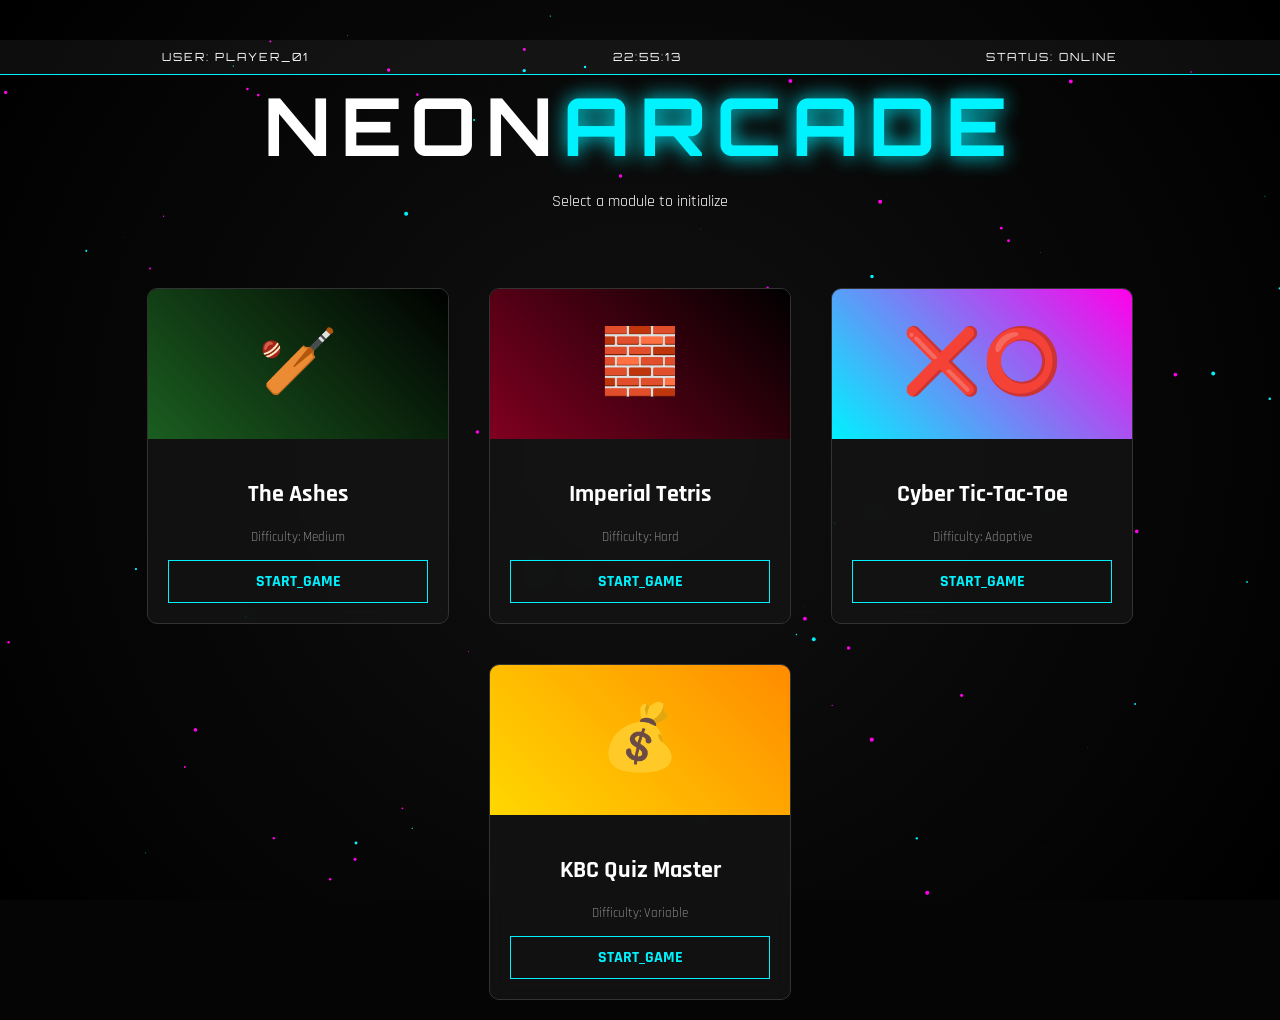
==== index.html @ d3b21977 "new game" ====
<!DOCTYPE html>
<html lang="en">
<head>
    <meta charset="UTF-8">
    <meta name="viewport" content="width=device-width, initial-scale=1.0">
    <title>Arcade Hub 2026</title>
    <link rel="stylesheet" href="style.css">
    <link href="https://fonts.googleapis.com/css2?family=Orbitron:wght@400;700&family=Rajdhani:wght@300;500&display=swap" rel="stylesheet">
</head>
<body>
    <canvas id="particleCanvas"></canvas>

    <div id="loader">
        <div class="spinner"></div>
        <p id="loading-text">SYNCING SYSTEMS...</p>
    </div>
    
    <header>
        <div class="status-bar">
            <span>USER: PLAYER_01</span>
            <span id="digital-clock">00:00:00</span>
            <span>STATUS: ONLINE</span>
        </div>
        <h1 class="glitch-title">NEON<span>ARCADE</span></h1>
        <p class="subtitle">Select a module to initialize</p>
    </header>

    <main class="game-grid">
        <div class="game-card" data-tilt>
            <div class="card-banner cricket-bg">🏏</div>
            <div class="card-content">
                <h2>The Ashes</h2>
                <div class="stats">Difficulty: Medium</div>
                <a href="\hand cricket\index.html" class="play-btn">START_GAME</a>
            </div>
        </div>

        <div class="game-card" data-tilt>
            <div class="card-banner tetris-bg">🧱</div>
            <div class="card-content">
                <h2>Imperial Tetris</h2>
                <div class="stats">Difficulty: Hard</div>
                <a href="tetris\index.html" class="play-btn">START_GAME</a>
            </div>
        </div>

        <div class="game-card">
            <div class="card-banner" style="background: linear-gradient(45deg, #00f2ff, #ff00ea);">❌⭕</div>
            <div class="card-content">
                <h2>Cyber Tic-Tac-Toe</h2>
                <div class="stats">Difficulty: Adaptive</div>
                <a href="tic-tac-toe/index.html" class="play-btn">START_GAME</a>
            </div>
        </div>

        <div class="game-card" data-tilt>
            <div class="card-banner" style="background: linear-gradient(45deg, #ffd700, #ff8c00);">💰</div>
            <div class="card-content">
                <h2>KBC Quiz Master</h2>
                <div class="stats">Difficulty: Variable</div>
                <a href="kbc/index.html" class="play-btn">START_GAME</a>
            </div>
        </div>
    </main>

    <script src="script.js"></script>
</body>
</html>
---- style.css ----
:root {
    --neon-cyan: #00f2ff;
    --neon-pink: #ff00ea;
    --dark: #050505;
}

body {
    margin: 0;
    background-color: var(--dark);
    color: white;
    font-family: 'Rajdhani', sans-serif;
    overflow-x: hidden;
    min-height: 100vh;
}

#particleCanvas {
    position: fixed;
    top: 0;
    left: 0;
    z-index: -1;
    background: radial-gradient(circle at center, #111 0%, #000 100%);
}

/* Header Status Bar */
.status-bar {
    display: flex;
    justify-content: space-around;
    padding: 10px;
    background: rgba(255, 255, 255, 0.05);
    border-bottom: 1px solid var(--neon-cyan);
    font-family: 'Orbitron', sans-serif;
    font-size: 0.7rem;
    letter-spacing: 2px;
}

header {
    text-align: center;
    padding: 40px 0;
}

.glitch-title {
    font-family: 'Orbitron', sans-serif;
    font-size: 5rem;
    margin: 0;
    letter-spacing: 10px;
    text-transform: uppercase;
}

.glitch-title span {
    color: var(--neon-cyan);
    text-shadow: 0 0 20px var(--neon-cyan);
}

/* Game Grid & Cards */
.game-grid {
    display: flex;
    flex-wrap: wrap;
    justify-content: center;
    gap: 40px;
    padding: 20px;
}

.game-card {
    width: 300px;
    background: rgba(20, 20, 20, 0.8);
    border: 1px solid #333;
    border-radius: 10px;
    position: relative;
    backdrop-filter: blur(10px);
    transition: 0.3s;
    overflow: hidden;
}

.game-card:hover {
    border-color: var(--neon-cyan);
    box-shadow: 0 0 40px rgba(0, 242, 255, 0.3);
    transform: translateY(-5px);
}

.card-banner {
    height: 150px;
    font-size: 4rem;
    display: flex;
    justify-content: center;
    align-items: center;
}

.cricket-bg { background: linear-gradient(45deg, #1b5e20, #000); }
.tetris-bg { background: linear-gradient(45deg, #800020, #000); }

.card-content {
    padding: 20px;
    text-align: center;
}

.stats {
    font-size: 0.8rem;
    color: #888;
    margin-bottom: 15px;
}

.play-btn {
    display: block;
    padding: 10px;
    text-decoration: none;
    color: var(--neon-cyan);
    border: 1px solid var(--neon-cyan);
    font-weight: bold;
    transition: 0.3s;
}

.play-btn:hover {
    background: var(--neon-cyan);
    color: black;
}

/* Loader Fade Out */
#loader {
    position: fixed;
    inset: 0;
    background: black;
    z-index: 100;
    display: flex;
    flex-direction: column;
    justify-content: center;
    align-items: center;
    transition: opacity 0.8s ease;
}
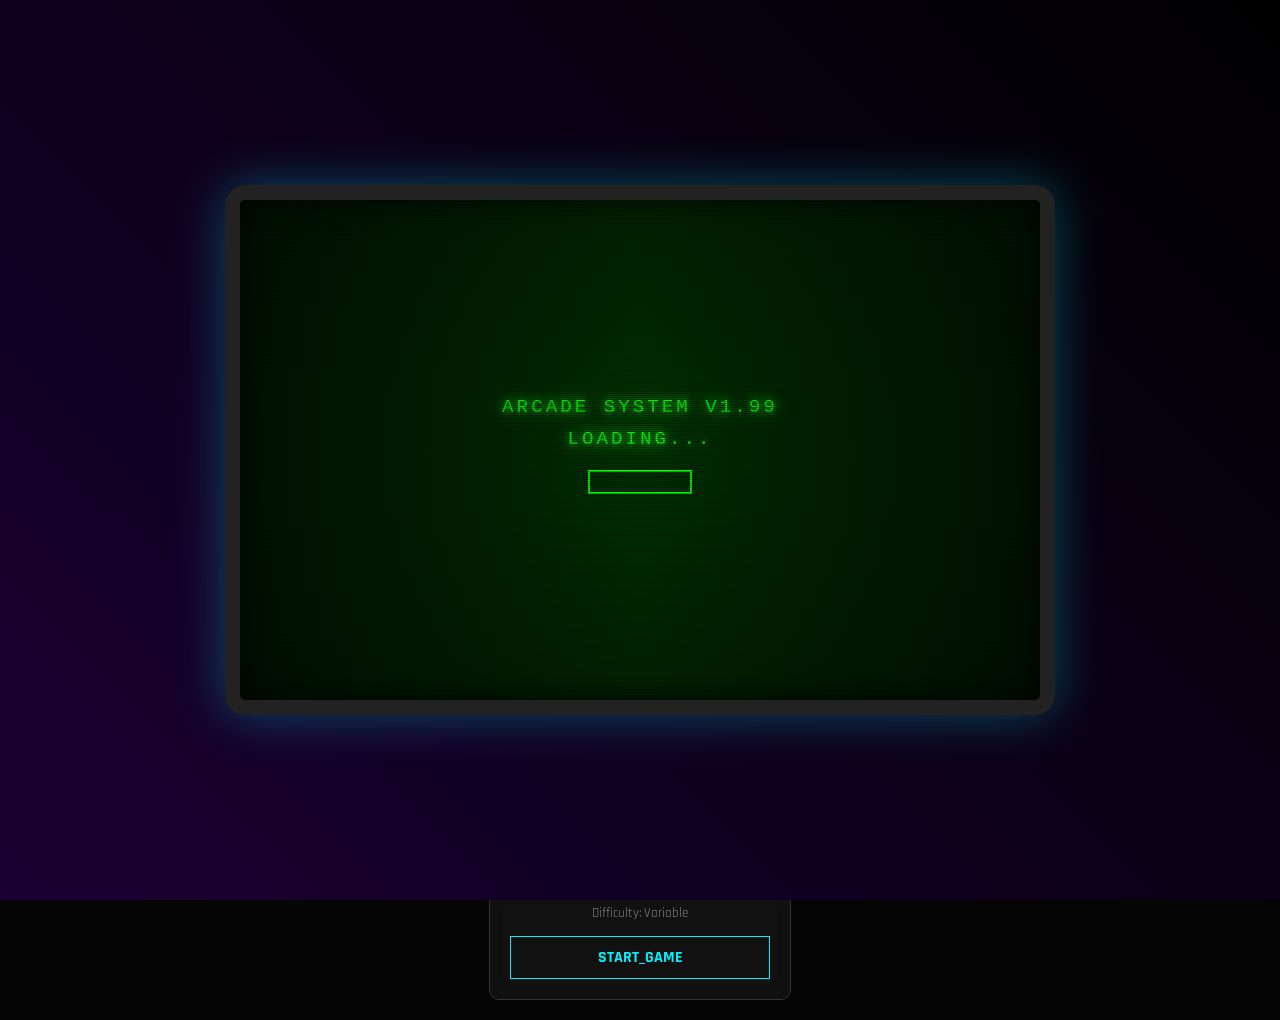
==== commit 392d3525: "Add arcade intro sequence with boot animation and loading effects" ====
--- a/index.html
+++ b/index.html
@@ -11,8 +11,26 @@
     <canvas id="particleCanvas"></canvas>
 
     <div id="loader">
-        <div class="spinner"></div>
-        <p id="loading-text">SYNCING SYSTEMS...</p>
+        <div id="arcade-intro">
+            <div id="crt-screen">
+                <div class="scanlines"></div>
+                <div class="arcade-content">
+                    <div id="boot-sequence">
+                        <p class="boot-text">ARCADE SYSTEM V1.99</p>
+                        <p class="boot-text">LOADING...</p>
+                        <div class="pixel-loader"></div>
+                    </div>
+                    <div id="arcade-title" style="display: none;">
+                        <p class="arcade-text" style="font-size: 2rem; letter-spacing: 4px;">●●●●●●●●●●</p>
+                        <p class="arcade-text arcade-large">NEON</p>
+                        <p class="arcade-text arcade-large">ARCADE</p>
+                        <p class="arcade-text" style="font-size: 2rem; letter-spacing: 4px;">●●●●●●●●●●</p>
+                        <p class="arcade-text arcade-insert">\/ INSERT COIN \/</p>
+                        <p class="arcade-text arcade-insert arcade-blink">⬆ ⬆ ⬇ ⬇ ⬅ ➡ PRESS START</p>
+                    </div>
+                </div>
+            </div>
+        </div>
     </div>
     
     <header>
--- a/style.css
+++ b/style.css
@@ -114,15 +114,173 @@
     color: black;
 }
 
-/* Loader Fade Out */
+/* Arcade Intro */
 #loader {
     position: fixed;
     inset: 0;
-    background: black;
+    background: #000;
     z-index: 100;
     display: flex;
     flex-direction: column;
     justify-content: center;
     align-items: center;
     transition: opacity 0.8s ease;
+}
+
+#arcade-intro {
+    width: 100%;
+    height: 100%;
+    display: flex;
+    justify-content: center;
+    align-items: center;
+    background: linear-gradient(45deg, #1a0033, #000);
+}
+
+#crt-screen {
+    position: relative;
+    width: 90%;
+    max-width: 800px;
+    height: 500px;
+    background: linear-gradient(90deg, #001a00 0%, #003300 50%, #001a00 100%);
+    border: 15px solid #222;
+    border-radius: 20px;
+    box-shadow: inset 0 0 30px rgba(0, 0, 0, 0.8), 0 0 50px rgba(0, 242, 255, 0.3);
+    overflow: hidden;
+}
+
+#crt-screen::before {
+    content: '';
+    position: absolute;
+    top: 0;
+    left: 0;
+    width: 100%;
+    height: 100%;
+    background: radial-gradient(ellipse at center, transparent 0%, rgba(0, 0, 0, 0.4) 100%);
+    pointer-events: none;
+    z-index: 2;
+}
+
+.scanlines {
+    position: absolute;
+    top: 0;
+    left: 0;
+    width: 100%;
+    height: 100%;
+    background: repeating-linear-gradient(
+        0deg,
+        rgba(0, 0, 0, 0.3),
+        rgba(0, 0, 0, 0.3) 1px,
+        transparent 1px,
+        transparent 2px
+    );
+    pointer-events: none;
+    z-index: 3;
+    animation: flicker 0.1s infinite;
+}
+
+@keyframes flicker {
+    0%, 100% { opacity: 0.95; }
+    50% { opacity: 0.98; }
+}
+
+.arcade-content {
+    position: relative;
+    width: 100%;
+    height: 100%;
+    display: flex;
+    justify-content: center;
+    align-items: center;
+    flex-direction: column;
+    font-family: 'courier new', monospace;
+    color: #00ff00;
+    text-shadow: 0 0 10px #00ff00, 0 0 20px #00aa00;
+    z-index: 1;
+}
+
+#boot-sequence {
+    text-align: center;
+}
+
+.boot-text {
+    margin: 10px 0;
+    font-size: 1.2rem;
+    letter-spacing: 3px;
+    animation: flicker-text 2s infinite;
+}
+
+.boot-text:nth-child(3) {
+    animation: none;
+}
+
+@keyframes flicker-text {
+    0%, 100% { opacity: 1; }
+    50% { opacity: 0.7; }
+}
+
+.pixel-loader {
+    width: 100px;
+    height: 20px;
+    margin: 20px auto;
+    border: 2px solid #00ff00;
+    position: relative;
+    background: #00110011;
+}
+
+.pixel-loader::after {
+    content: '';
+    position: absolute;
+    left: 0;
+    top: 0;
+    height: 100%;
+    background: #00ff00;
+    box-shadow: 0 0 10px #00ff00;
+    animation: loading 2s infinite;
+}
+
+@keyframes loading {
+    0% { width: 0%; }
+    50% { width: 100%; }
+    100% { width: 0%; }
+}
+
+#arcade-title {
+    text-align: center;
+}
+
+.arcade-text {
+    margin: 5px 0;
+    font-size: 1.5rem;
+    letter-spacing: 2px;
+}
+
+.arcade-large {
+    font-size: 3.5rem;
+    font-weight: bold;
+    letter-spacing: 6px;
+    margin: 10px 0;
+    animation: glow-pulse 1.5s ease-in-out infinite;
+}
+
+@keyframes glow-pulse {
+    0%, 100% {
+        text-shadow: 0 0 10px #00ff00, 0 0 20px #00aa00;
+    }
+    50% {
+        text-shadow: 0 0 20px #00ff00, 0 0 40px #00ff00, 0 0 60px #00aa00;
+    }
+}
+
+.arcade-insert {
+    font-size: 1rem;
+    margin-top: 20px;
+    letter-spacing: 1px;
+}
+
+.arcade-blink {
+    animation: blink 1s infinite;
+}
+
+@keyframes blink {
+    0%, 50%, 100% { opacity: 1; }
+    25%, 75% { opacity: 0.2; }
 }
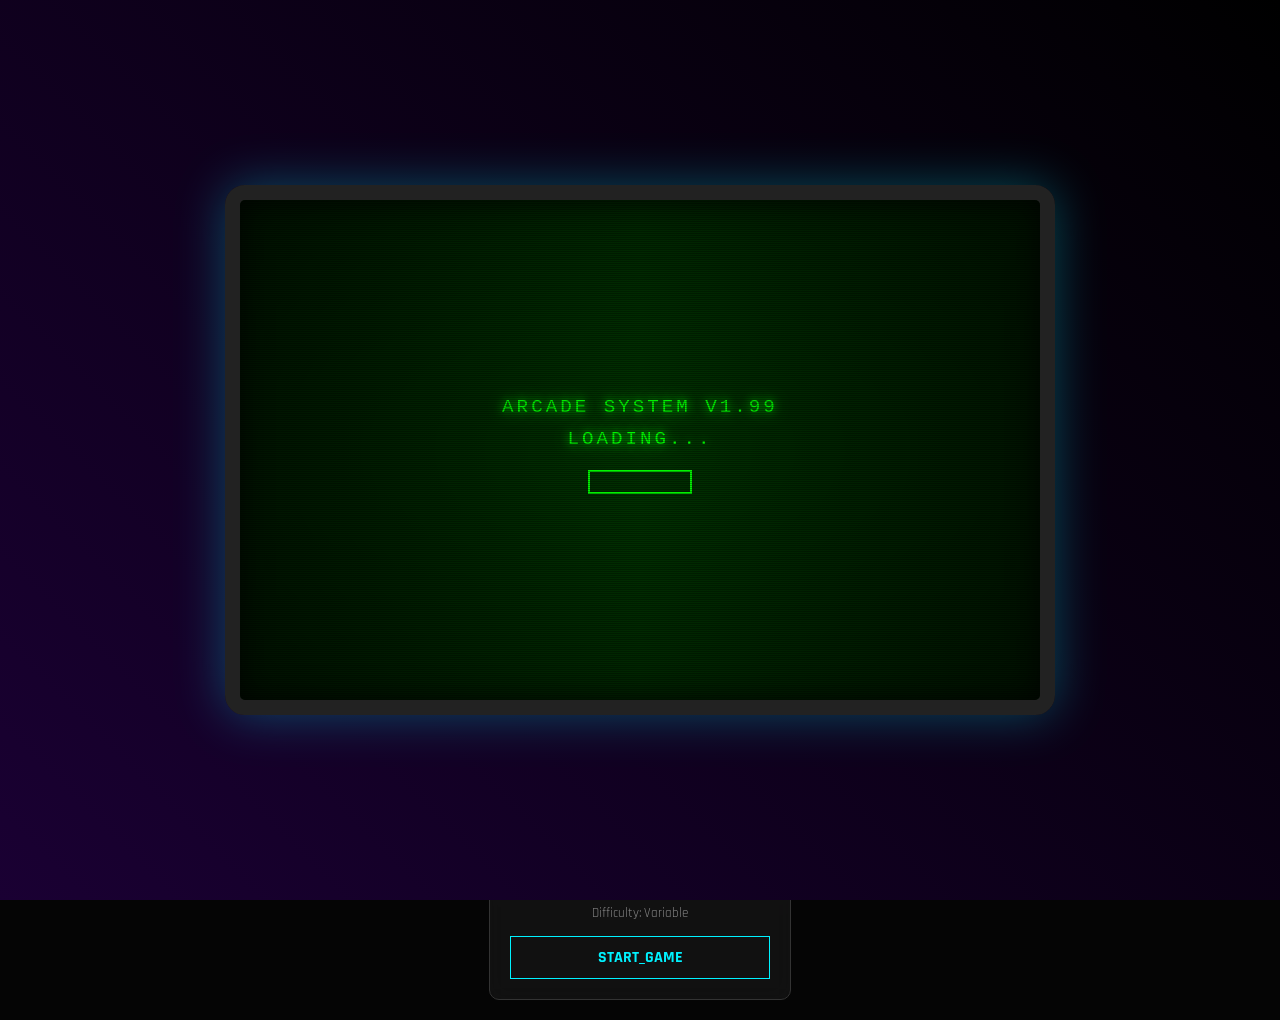
==== commit 1b63dc2e: "Update title and branding to WAD Games in HTML and console log" ====
--- a/index.html
+++ b/index.html
@@ -3,7 +3,7 @@
 <head>
     <meta charset="UTF-8">
     <meta name="viewport" content="width=device-width, initial-scale=1.0">
-    <title>Arcade Hub 2026</title>
+    <title>WAD Games</title>
     <link rel="stylesheet" href="style.css">
     <link href="https://fonts.googleapis.com/css2?family=Orbitron:wght@400;700&family=Rajdhani:wght@300;500&display=swap" rel="stylesheet">
 </head>
@@ -22,8 +22,8 @@
                     </div>
                     <div id="arcade-title" style="display: none;">
                         <p class="arcade-text" style="font-size: 2rem; letter-spacing: 4px;">●●●●●●●●●●</p>
-                        <p class="arcade-text arcade-large">NEON</p>
-                        <p class="arcade-text arcade-large">ARCADE</p>
+                        <p class="arcade-text arcade-large">WAD</p>
+                        <p class="arcade-text arcade-large">GAMES</p>
                         <p class="arcade-text" style="font-size: 2rem; letter-spacing: 4px;">●●●●●●●●●●</p>
                         <p class="arcade-text arcade-insert">\/ INSERT COIN \/</p>
                         <p class="arcade-text arcade-insert arcade-blink">⬆ ⬆ ⬇ ⬇ ⬅ ➡ PRESS START</p>
@@ -39,7 +39,7 @@
             <span id="digital-clock">00:00:00</span>
             <span>STATUS: ONLINE</span>
         </div>
-        <h1 class="glitch-title">NEON<span>ARCADE</span></h1>
+        <h1 class="glitch-title">WAD<span>GAMES</span></h1>
         <p class="subtitle">Select a module to initialize</p>
     </header>
 
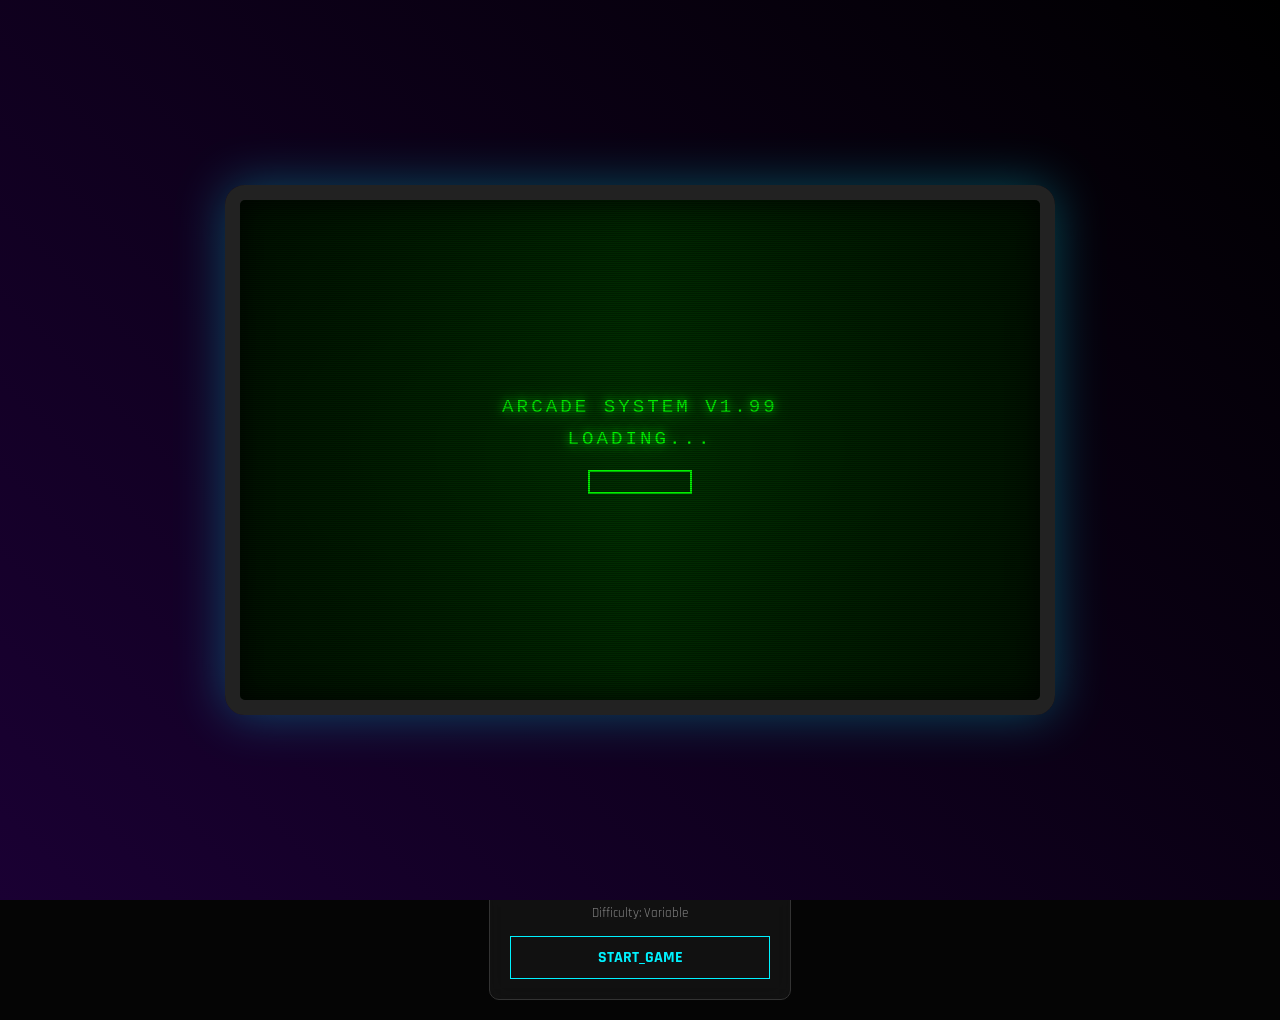
==== commit c48b4979: "Refactor code structure for improved readability and maintainability" ====
--- a/index.html
+++ b/index.html
@@ -9,6 +9,12 @@
 </head>
 <body>
     <canvas id="particleCanvas"></canvas>
+    
+    <!-- Arcade Background Music -->
+    <audio id="arcadeMusic" loop preload="auto">
+        <source src="audio/arcade-music.mp3" type="audio/mpeg">
+        <source src="audio/arcade-music.ogg" type="audio/ogg">
+    </audio>
 
     <div id="loader">
         <div id="arcade-intro">
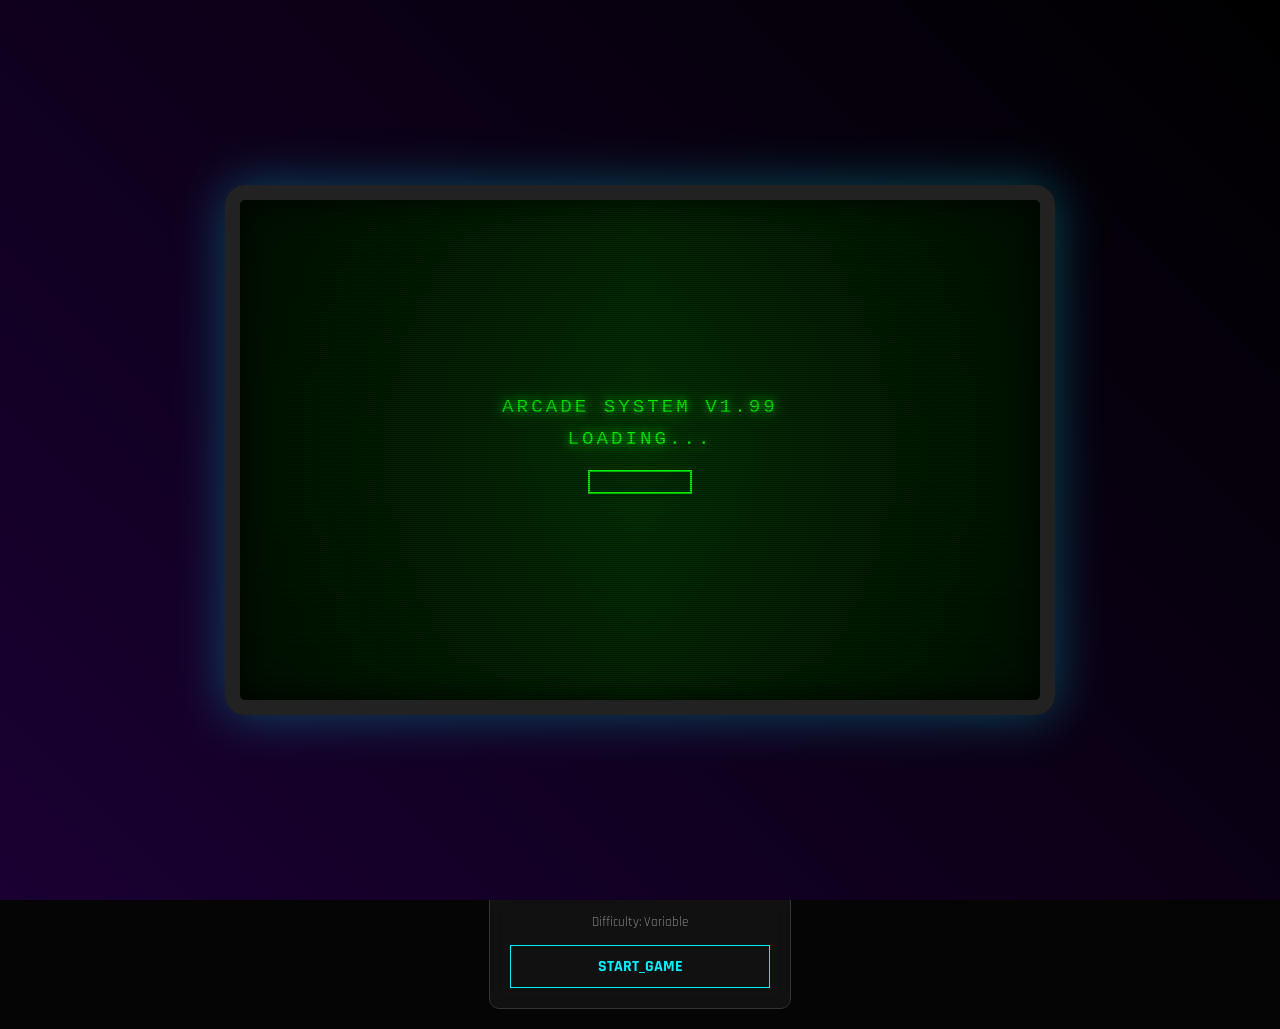
==== commit 459d8f72: "Add audio toggle button and implement audio control functionality" ====
--- a/index.html
+++ b/index.html
@@ -44,6 +44,7 @@
             <span>USER: PLAYER_01</span>
             <span id="digital-clock">00:00:00</span>
             <span>STATUS: ONLINE</span>
+            <button id="audioToggle" style="background: none; border: none; color: #00f2ff; cursor: pointer; font-size: 1.2rem; padding: 0 10px;">🔊</button>
         </div>
         <h1 class="glitch-title">WAD<span>GAMES</span></h1>
         <p class="subtitle">Select a module to initialize</p>
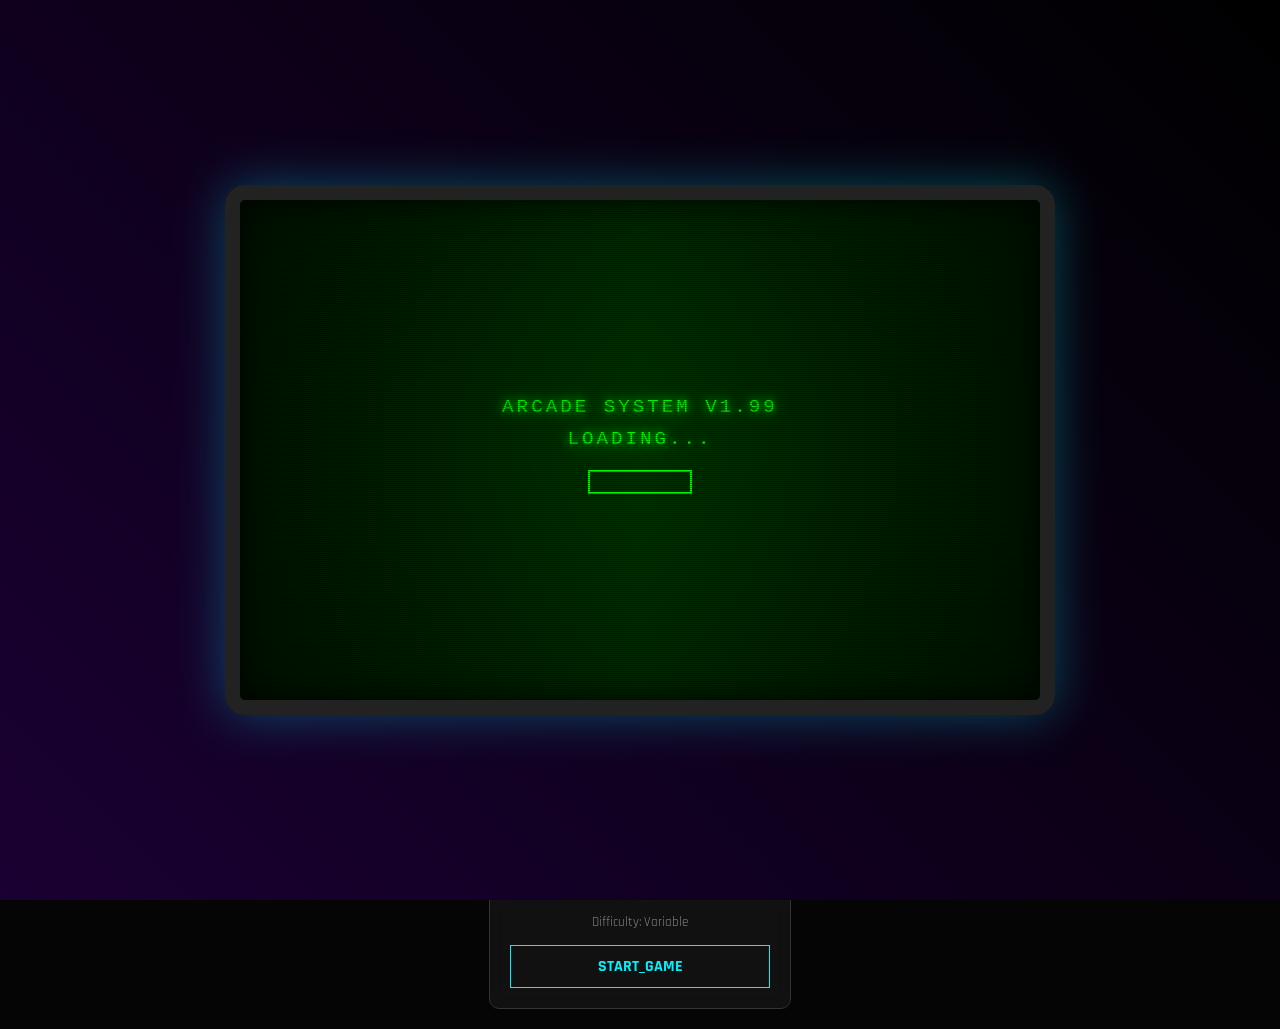
==== commit bb14cdfe: "Enhance audio control: auto-start music if enabled and manage mute state" ====
--- a/index.html
+++ b/index.html
@@ -11,7 +11,7 @@
     <canvas id="particleCanvas"></canvas>
     
     <!-- Arcade Background Music -->
-    <audio id="arcadeMusic" loop preload="auto">
+    <audio id="arcadeMusic" autoplay loop preload="auto" muted>
         <source src="audio/arcade-music.mp3" type="audio/mpeg">
         <source src="audio/arcade-music.ogg" type="audio/ogg">
     </audio>
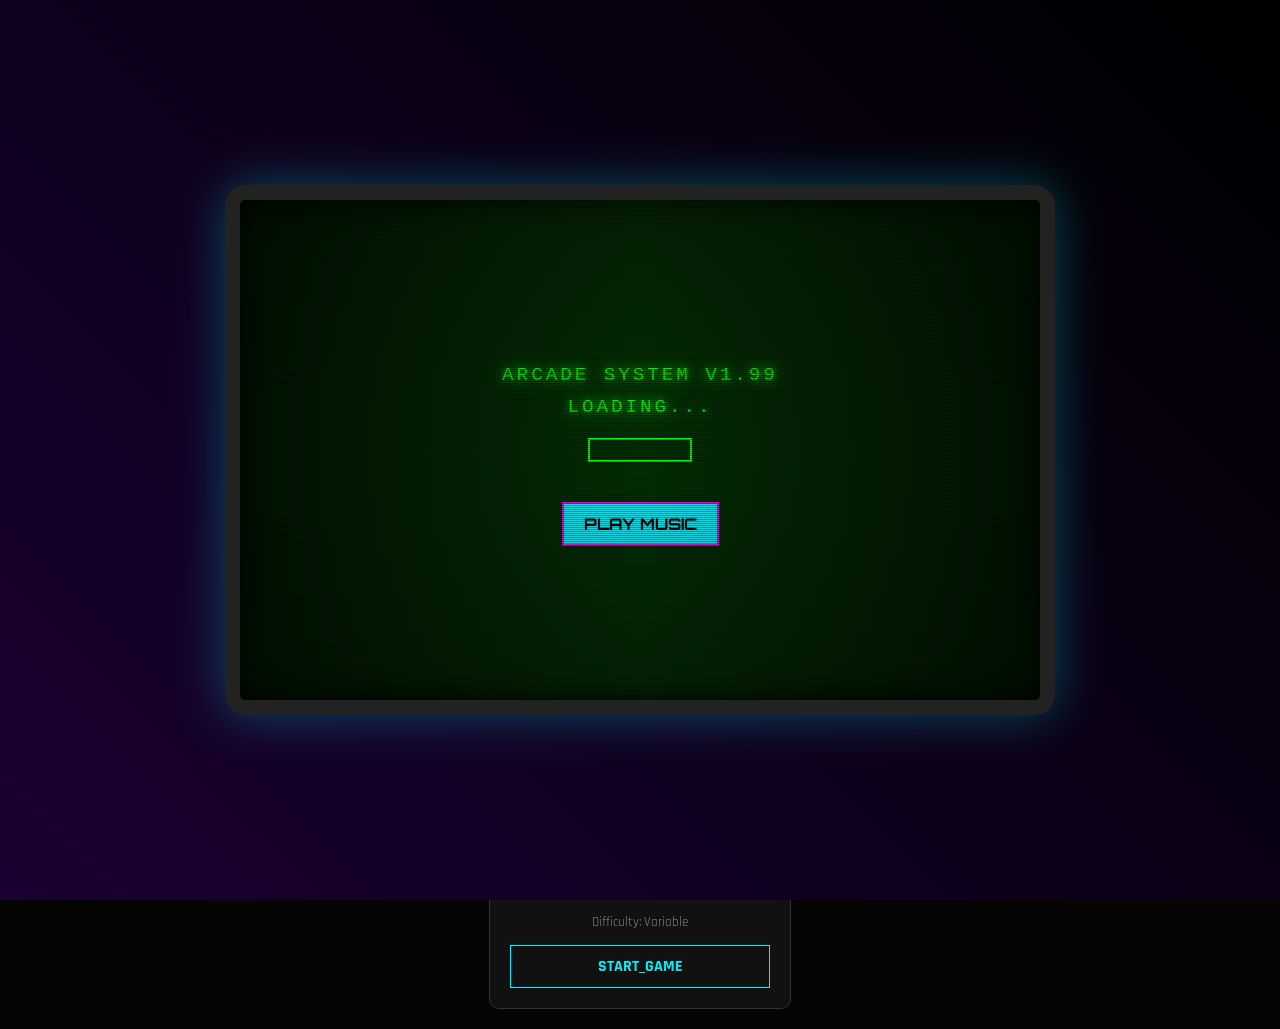
==== commit 91929bcd: "Add play music button and enhance audio control functionality" ====
--- a/index.html
+++ b/index.html
@@ -11,7 +11,7 @@
     <canvas id="particleCanvas"></canvas>
     
     <!-- Arcade Background Music -->
-    <audio id="arcadeMusic" autoplay loop preload="auto" muted>
+    <audio id="arcadeMusic" loop preload="auto">
         <source src="audio/arcade-music.mp3" type="audio/mpeg">
         <source src="audio/arcade-music.ogg" type="audio/ogg">
     </audio>
@@ -25,6 +25,7 @@
                         <p class="boot-text">ARCADE SYSTEM V1.99</p>
                         <p class="boot-text">LOADING...</p>
                         <div class="pixel-loader"></div>
+                        <button id="playMusicBtn" style="margin-top: 20px; padding: 10px 20px; background: #00f2ff; color: #000; border: 2px solid #ff00ea; font-size: 1rem; font-weight: bold; cursor: pointer; font-family: Orbitron;">PLAY MUSIC</button>
                     </div>
                     <div id="arcade-title" style="display: none;">
                         <p class="arcade-text" style="font-size: 2rem; letter-spacing: 4px;">●●●●●●●●●●</p>
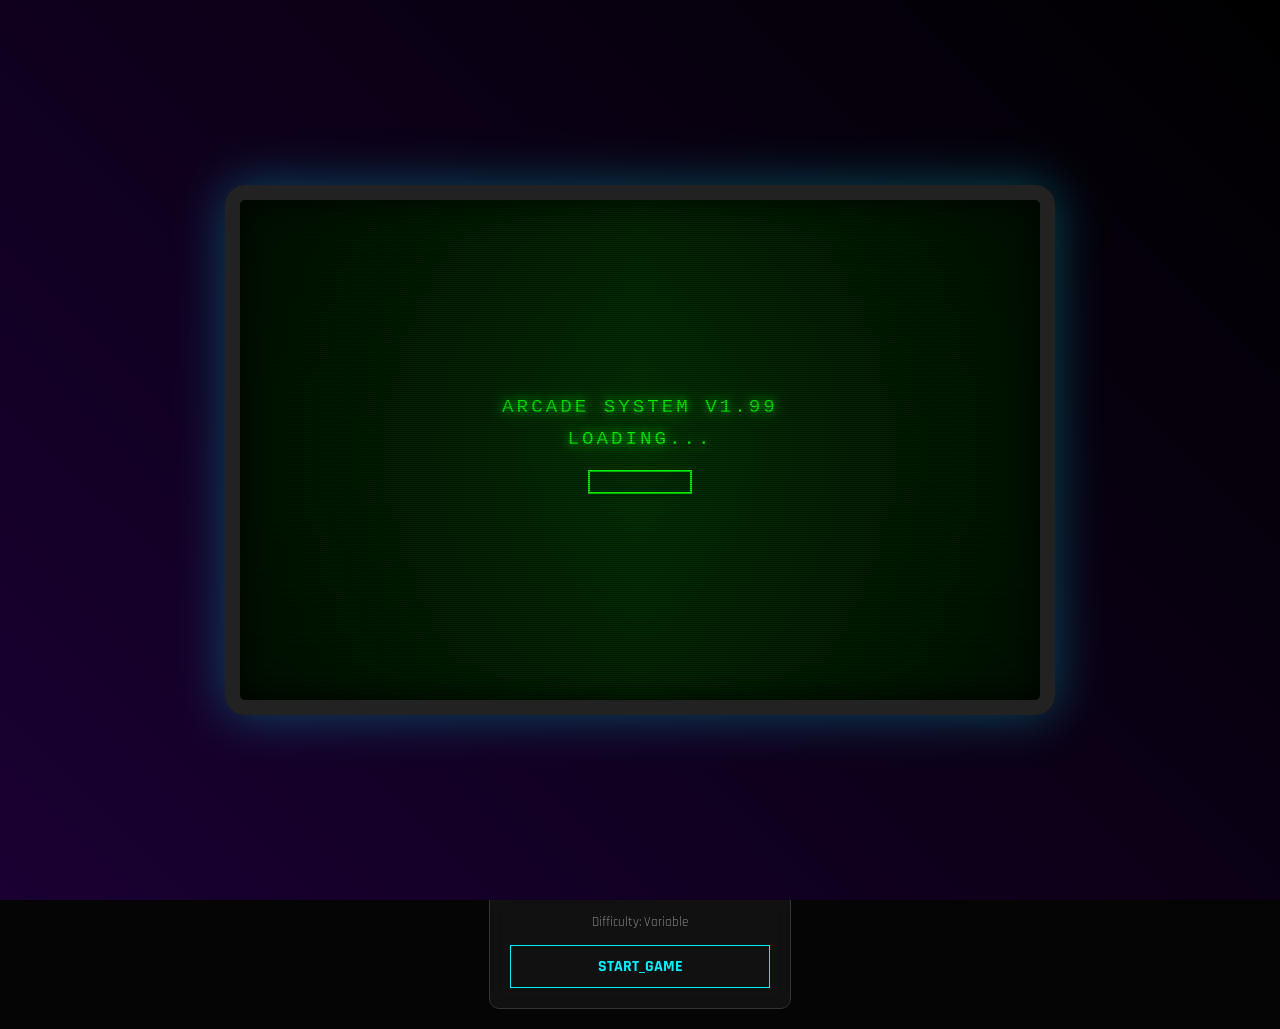
==== commit b908576e: "Remove play music button from loading screen and auto-start music if enabled" ====
--- a/index.html
+++ b/index.html
@@ -25,7 +25,6 @@
                         <p class="boot-text">ARCADE SYSTEM V1.99</p>
                         <p class="boot-text">LOADING...</p>
                         <div class="pixel-loader"></div>
-                        <button id="playMusicBtn" style="margin-top: 20px; padding: 10px 20px; background: #00f2ff; color: #000; border: 2px solid #ff00ea; font-size: 1rem; font-weight: bold; cursor: pointer; font-family: Orbitron;">PLAY MUSIC</button>
                     </div>
                     <div id="arcade-title" style="display: none;">
                         <p class="arcade-text" style="font-size: 2rem; letter-spacing: 4px;">●●●●●●●●●●</p>
